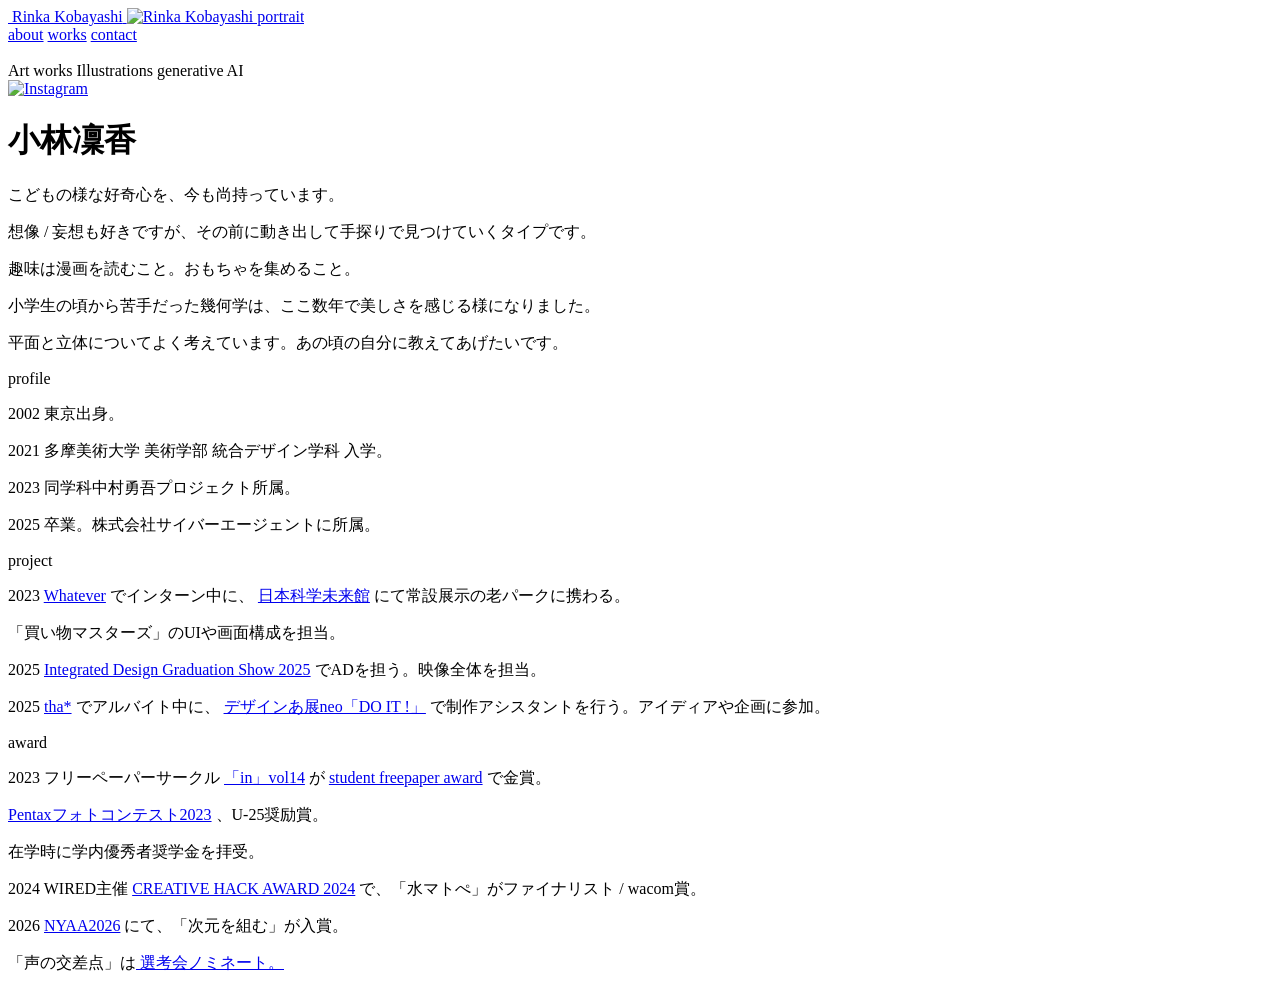
==== about.html @ 659c904c "Add files via upload" ====
<!DOCTYPE html>
<html lang="ja">
<head>
  <meta charset="UTF-8" />
  <meta name="viewport" content="width=device-width, initial-scale=1.0" />
  <title>About | Rinka Kobayashi</title>
  <link rel="stylesheet" href="style.css" />
</head>
<body>
  <div class="site-wrap">
    <aside class="sidebar">
      <a href="about.html" class="name-bubble" aria-label="About Rinka Kobayashi">
        <img src="images/fukidashi01.jpg" alt="">
        <span class="name-text">Rinka Kobayashi</span>
      </a>

      <a href="index.html" class="face-panel" aria-label="Back to works">
        <img src="images/rinkaface.jpg" alt="Rinka Kobayashi portrait">
      </a>

      <div class="sidebar-bottom">
        <nav class="menu" aria-label="Main navigation">
          <a href="about.html">about</a>
          <a href="index.html">works</a>
          <a href="https://forms.gle/tCrwUXFGU8wpxUj98" target="_blank" rel="noopener noreferrer">contact</a>
        </nav>

        <div class="side-links">
          <div class="category-bubble" aria-label="Categories">
            <img src="images/fukidashi02.jpg" alt="">
            <div class="category-text no-link-text">
              <span>Art works</span>
              <span>Illustrations</span>
              <span>generative AI</span>
            </div>
          </div>

          <a
            href="https://www.instagram.com/rinkakoba/"
            target="_blank"
            rel="noopener noreferrer"
            class="insta-link"
            aria-label="Instagram"
          >
            <img src="images/instagram.jpg" alt="Instagram">
          </a>
        </div>
      </div>
    </aside>

    <main class="about-main">
      <div class="about-wrap">
        <h1 class="about-title">小林凜香</h1>

        <div class="about-lead">
          <p>こどもの様な好奇心を、今も尚持っています。</p>
          <p>想像 / 妄想も好きですが、その前に動き出して手探りで見つけていくタイプです。</p>
          <p>趣味は漫画を読むこと。おもちゃを集めること。</p>
          <p>小学生の頃から苦手だった幾何学は、ここ数年で美しさを感じる様になりました。</p>
          <p>平面と立体についてよく考えています。あの頃の自分に教えてあげたいです。</p>
         
        </div>

        <div class="about-rule"></div>

        <div class="about-section">
          <div class="about-label">profile</div>
          <div class="about-content">
            <p><span class="year">2002</span> 東京出身。</p>
            <p><span class="year">2021</span> 多摩美術大学 美術学部 統合デザイン学科 入学。</p>
            <p><span class="year">2023</span> 同学科中村勇吾プロジェクト所属。</p>
            <p><span class="year">2025</span> 卒業。株式会社サイバーエージェントに所属。</p>
          </div>
        </div>

        <div class="about-section">
          <div class="about-label">project</div>
          <div class="about-content">
            <p>
              <span class="year">2023</span>
              <a class="about-link" href="https://whatever.co/ja/work/park-of-ageing/" target="_blank" rel="noopener noreferrer">Whatever</a>
              でインターン中に、
              <a class="about-link" href="https://www.miraikan.jst.go.jp/exhibitions/future/oipark/" target="_blank" rel="noopener noreferrer">日本科学未来館</a>
              にて常設展示の老パークに携わる。
            </p>
            <p class="indent">「買い物マスターズ」のUIや画面構成を担当。</p>

            <p>
              <span class="year">2025</span>
              <a class="about-link" href="https://integrated.jp/gw25/" target="_blank" rel="noopener noreferrer">Integrated Design Graduation Show 2025</a>
              でADを担う。映像全体を担当。
            </p>

            <p>
              <span class="year">2025</span>
              <a class="about-link" href="https://tha.jp/10179" target="_blank" rel="noopener noreferrer">tha*</a>
              でアルバイト中に、
              <a class="about-link" href="https://www.tokyonode.jp/sp/exhibition-ah-neo/" target="_blank" rel="noopener noreferrer">デザインあ展neo「DO IT !」</a>
              で制作アシスタントを行う。アイディアや企画に参加。
            </p>
          </div>
        </div>

        <div class="about-section">
          <div class="about-label">award</div>
          <div class="about-content">
            <p>
              <span class="year">2023</span>
              フリーペーパーサークル
              <a class="about-link" href="https://in-freepaper.com/vol14" target="_blank" rel="noopener noreferrer">「in」vol14</a>
              が
              <a class="about-link" href="https://sfa-awards.com/result/2023-1/" target="_blank" rel="noopener noreferrer">student freepaper award</a>
              で金賞。
            </p>

            <p class="indent">
              <a class="about-link" href="https://www.ricoh-imaging.co.jp/japan/event/photocontest/2023/result.html" target="_blank" rel="noopener noreferrer">Pentaxフォトコンテスト2023</a>
              、U-25奨励賞。
            </p>

            <p class="indent">在学時に学内優秀者奨学金を拝受。</p>

            <p>
              <span class="year">2024</span>
              WIRED主催
              <a class="about-link" href="https://wired.jp/article/creative-hack-award-2024-final/" target="_blank" rel="noopener noreferrer">CREATIVE HACK AWARD 2024</a>
              で、「水マトぺ」がファイナリスト / wacom賞。
            </p>

            <p>
              <span class="year">2026</span>
              <a class="about-link" href="https://nya-award.jp/news/nyaa2025/2173/" target="_blank" rel="noopener noreferrer">NYAA2026</a>
              にて、「次元を組む」が入賞。
            </p>

            <p class="indent">
              「声の交差点」は<a class="about-link" href="https://youtu.be/lBz15m7rvTg?si=VLFHqhpRoyxd9g1G&t=4298" target="_blank" rel="noopener noreferrer">
              選考会ノミネート。
            </p>
          </div>
        </div>
      </div>
    </main>
  </div>
</body>
</html>
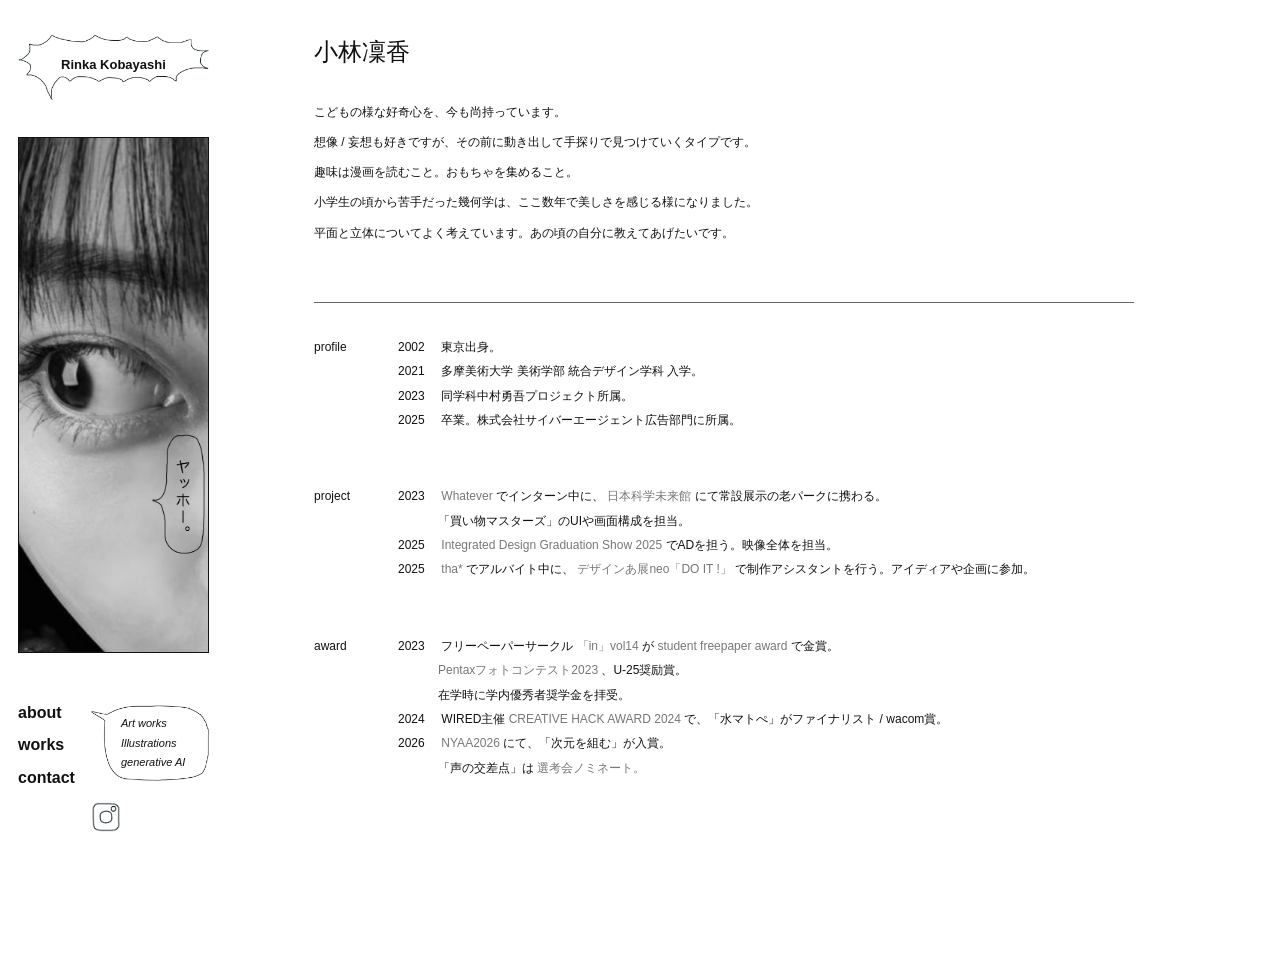
==== commit 4e57875e: "Update about.html" ====
--- a/about.html
+++ b/about.html
@@ -69,7 +69,7 @@
             <p><span class="year">2002</span> 東京出身。</p>
             <p><span class="year">2021</span> 多摩美術大学 美術学部 統合デザイン学科 入学。</p>
             <p><span class="year">2023</span> 同学科中村勇吾プロジェクト所属。</p>
-            <p><span class="year">2025</span> 卒業。株式会社サイバーエージェントに所属。</p>
+            <p><span class="year">2025</span> 卒業。株式会社サイバーエージェント広告部門に所属。</p>
           </div>
         </div>
 
@@ -143,4 +143,4 @@
     </main>
   </div>
 </body>
-</html>+</html>
--- a/style.css
+++ b/style.css
@@ -0,0 +1,629 @@
+* {
+  box-sizing: border-box;
+}
+
+:root {
+  --bg: #ffffff;
+  --text: #111111;
+  --line: 1px solid #111111;
+
+  --site-max-w: 1560px;
+  --outer-pad-y: 18px;
+  --outer-pad-x: 28px;
+
+  --sidebar-w: 210px;
+  --content-gap: 128px;
+  --grid-gap: 18px;
+}
+
+html,
+body {
+  width: 100%;
+  min-height: 100%;
+  margin: 0;
+  padding: 0;
+  background: var(--bg);
+  color: var(--text);
+}
+
+body {
+  font-family: Arial, Helvetica, sans-serif;
+}
+
+img {
+  display: block;
+  max-width: 100%;
+}
+
+a {
+  color: inherit;
+  text-decoration: none;
+}
+
+/* ===================================
+   全体レイアウト
+=================================== */
+
+.site-wrap {
+  width: min(calc(100vw - 24px), var(--site-max-w));
+  margin: 0 auto;
+  padding: var(--outer-pad-y) var(--outer-pad-x);
+  display: grid;
+  grid-template-columns: var(--sidebar-w) minmax(0, 1fr);
+  gap: var(--content-gap);
+  align-items: start;
+}
+
+/* ===================================
+   左カラム
+=================================== */
+
+.sidebar {
+  position: sticky;
+  top: 18px;
+
+  min-width: 0;
+  display: grid;
+  grid-template-rows: auto auto auto;
+  gap: 14px;
+  transform: translate(-18px, -6px);
+
+  align-self: start;
+}
+
+.name-bubble {
+  position: relative;
+  display: block;
+  width: 100%;
+  aspect-ratio: 1.72 / 1;
+}
+
+.name-bubble img {
+  width: 100%;
+  height: 100%;
+  object-fit: contain;
+}
+
+.name-text {
+  position: absolute;
+  left: 50%;
+  top: 47%;
+  transform: translate(-50%, -50%);
+  font-size: 14px;
+  font-weight: 700;
+  white-space: nowrap;
+  line-height: 1;
+}
+
+.face-panel {
+  display: block;
+  width: 100%;
+  height: 516px;
+  overflow: hidden;
+  border: var(--line);
+  line-height: 0;
+}
+
+.face-panel img {
+  width: 100%;
+  height: 100%;
+  object-fit: cover;
+  object-position: center 8%;
+}
+
+.sidebar-bottom {
+  display: grid;
+  grid-template-columns: 1fr 118px;
+  gap: 16px;
+  align-items: start;
+  margin-top: 28px;
+}
+
+.menu {
+  display: flex;
+  flex-direction: column;
+  gap: 16px;
+  padding-top: 10px;
+}
+
+.menu a {
+  font-size: 18px;
+  line-height: 1.02;
+  font-weight: 700;
+}
+
+.menu a:hover {
+  opacity: 0.6;
+}
+
+.side-links {
+  display: flex;
+  flex-direction: column;
+  align-items: flex-start;
+  gap: 10px;
+}
+
+.category-bubble {
+  position: relative;
+  display: block;
+  width: 100%;
+  aspect-ratio: 1.22 / 1;
+  transform: translateY(0);
+}
+
+.category-bubble img {
+  width: 100%;
+  height: 100%;
+  object-fit: contain;
+}
+
+.category-text {
+  position: absolute;
+  inset: 0;
+  display: flex;
+  flex-direction: column;
+  justify-content: center;
+  gap: 9px;
+  font-size: 12px;
+  font-style: italic;
+  line-height: 1.05;
+}
+
+.no-link-text {
+  align-items: flex-start;
+  text-align: left;
+  padding-left: 30px;
+  padding-right: 12px;
+}
+
+.no-link-text span {
+  display: block;
+}
+
+.insta-link {
+  display: block;
+  width: 30px;
+  height: 30px;
+  margin-left: 0;
+  margin-top: 0;
+}
+
+.insta-link img {
+  width: 100%;
+  height: 100%;
+  object-fit: contain;
+}
+
+/* ===================================
+   TOPページ
+=================================== */
+
+.main-grid {
+  min-width: 0;
+  display: grid;
+  grid-template-rows: auto auto auto;
+  gap: var(--grid-gap);
+  align-content: start;
+}
+
+.panel {
+  display: block;
+  position: relative;
+  overflow: hidden;
+  line-height: 0;
+}
+
+.panel img {
+  display: block;
+  width: 100%;
+  height: 100%;
+  object-fit: fill;
+  border: var(--line);
+}
+
+.hero-panel {
+  aspect-ratio: 1197.89 / 313.39;
+}
+
+.row-two {
+  display: grid;
+  gap: var(--grid-gap);
+  align-items: start;
+}
+
+.row-mid {
+  grid-template-columns: 399.21fr 770.49fr;
+}
+
+.row-bottom {
+  grid-template-columns: 724.99fr 444.71fr;
+}
+
+.panel-v2 {
+  aspect-ratio: 399.21 / 313.39;
+}
+
+.panel-v3 {
+  aspect-ratio: 770.49 / 313.39;
+}
+
+.panel-v4 {
+  aspect-ratio: 724.99 / 313.39;
+}
+
+.panel-v5 {
+  aspect-ratio: 444.71 / 313.39;
+}
+
+/* ===================================
+   ABOUTページ
+=================================== */
+
+.about-main {
+  min-width: 0;
+  padding-top: 22px;
+  padding-right: 10px;
+}
+
+.about-wrap {
+  max-width: 900px;
+  margin-left: 0;
+}
+
+.about-title {
+  margin: 0 0 34px 0;
+  font-size: 24px;
+  line-height: 1.2;
+  font-weight: 400;
+}
+
+.about-lead {
+  margin-bottom: 58px;
+  max-width: 560px;
+}
+
+.about-lead p {
+  margin: 0 0 8px 0;
+  font-size: 12px;
+  line-height: 1.85;
+  font-weight: 400;
+}
+
+.about-rule {
+  width: 100%;
+  height: 1px;
+  background: #666;
+  margin: 0 0 34px 0;
+}
+
+.about-section {
+  display: grid;
+  grid-template-columns: 62px 1fr;
+  gap: 22px;
+  margin-bottom: 52px;
+  align-items: start;
+}
+
+.about-label {
+  font-size: 12px;
+  line-height: 1.7;
+  font-weight: 400;
+}
+
+.about-content p {
+  margin: 0 0 4px 0;
+  font-size: 12px;
+  line-height: 1.7;
+  font-weight: 400;
+}
+
+.about-content .year {
+  display: inline-block;
+  width: 40px;
+}
+
+.about-content .indent {
+  padding-left: 40px;
+}
+
+.about-main .about-link,
+.about-main .about-link:visited {
+  color: #777;
+}
+
+.about-main .about-link:hover,
+.about-main .about-link:focus {
+  text-decoration: underline;
+}
+
+/* ===================================
+   作品詳細ページ 共通
+=================================== */
+
+.work-detail-main {
+  min-width: 0;
+  padding-right: 8px;
+}
+
+.work-detail-head {
+  border: var(--line);
+  background: #fff;
+  text-align: center;
+  padding: 28px 20px 22px 20px;
+  margin-bottom: 18px;
+}
+
+.work-detail-title {
+  margin: 0 0 12px 0;
+  font-size: 24px;
+  line-height: 1.2;
+  font-weight: 400;
+}
+
+.work-detail-year {
+  margin: 0 0 24px 0;
+  font-size: 16px;
+  line-height: 1.2;
+  color: #7d7d7d;
+}
+
+.work-detail-text {
+  max-width: 980px;
+  margin: 0 auto;
+  text-align: center;
+}
+
+.work-detail-text p {
+  margin: 0;
+  font-size: 12px;
+  line-height: 1.9;
+  font-weight: 400;
+}
+
+.work-detail-text p + p {
+  margin-top: 6px;
+}
+
+.work-award {
+  margin-top: 34px;
+  margin-bottom: 2px;
+  text-align: center;
+  font-size: 12px;
+  line-height: 1.7;
+  color: #666;
+}
+
+.work-award span {
+  color: #999;
+}
+
+.work-detail-grid {
+  display: grid;
+  grid-template-columns: 1fr 1fr;
+  gap: 18px;
+  align-items: start;
+}
+
+.work-detail-grid img {
+  width: 100%;
+  display: block;
+  border: none;
+  box-shadow: 0 8px 24px rgba(0, 0, 0, 0.14);
+  background: #fff;
+}
+
+.work-detail-credit {
+  margin-top: 56px;
+  padding-bottom: 50px;
+  text-align: center;
+}
+
+.work-detail-credit p {
+  margin: 0 0 8px 0;
+  font-size: 13px;
+  line-height: 1.8;
+  font-weight: 400;
+}
+
+/* ===================================
+   動画埋め込みページ
+=================================== */
+
+.video-embed-wrap {
+  margin-top: 20px;
+  margin-bottom: 40px;
+  line-height: 0;
+  box-shadow: 0 8px 24px rgba(0, 0, 0, 0.14);
+}
+
+.video-embed-wrap iframe {
+  display: block;
+  width: 100%;
+  aspect-ratio: 16 / 9;
+  border: 0;
+  background: #000;
+}
+
+/* ===================================
+   小さめPC
+=================================== */
+
+@media (max-width: 1360px) {
+  :root {
+    --site-max-w: 1360px;
+    --outer-pad-y: 16px;
+    --outer-pad-x: 24px;
+    --sidebar-w: 190px;
+    --content-gap: 88px;
+    --grid-gap: 14px;
+  }
+
+  .menu a {
+    font-size: 16px;
+  }
+
+  .name-text {
+    font-size: 13px;
+  }
+
+  .category-text {
+    font-size: 11px;
+    gap: 8px;
+  }
+
+  .about-wrap {
+    max-width: 820px;
+  }
+}
+
+/* ===================================
+   スマホ
+=================================== */
+
+@media (max-width: 900px) {
+  html,
+  body {
+    overflow: auto;
+  }
+
+  .site-wrap {
+    width: 100%;
+    margin: 0;
+    padding: 18px;
+    grid-template-columns: 1fr;
+    gap: 28px;
+  }
+
+  .sidebar {
+    transform: none;
+    max-width: 260px;
+  }
+
+  .face-panel {
+    height: auto;
+  }
+
+  .face-panel img {
+    height: auto;
+  }
+
+  .sidebar-bottom {
+    margin-top: 12px;
+  }
+
+  .main-grid,
+  .about-main,
+  .work-detail-main {
+    height: auto;
+  }
+
+  .row-mid,
+  .row-bottom,
+  .work-detail-grid {
+    grid-template-columns: 1fr;
+  }
+
+  .panel {
+    aspect-ratio: auto !important;
+  }
+
+  .panel img {
+    height: auto;
+  }
+
+  .about-main {
+    padding-top: 0;
+  }
+
+  .about-wrap {
+    max-width: 100%;
+  }
+
+  .about-section {
+    grid-template-columns: 1fr;
+    gap: 6px;
+    margin-bottom: 36px;
+  }
+
+  .about-content .indent {
+    padding-left: 0;
+  }
+
+  .work-detail-head {
+    padding: 22px 16px 18px 16px;
+  }
+
+  .work-detail-credit {
+    margin-top: 36px;
+    padding-bottom: 32px;
+  }
+}.book-vertical-gallery {
+  max-width: 920px;
+  margin: 0 auto;
+}
+
+.book-vertical-gallery > img {
+  display: block;
+  width: 100%;
+  margin: 0 auto 24px auto;
+  box-shadow: 0 8px 24px rgba(0, 0, 0, 0.14);
+}
+
+.book-bottom-row {
+  display: grid;
+  grid-template-columns: 1fr 1fr;
+  gap: 24px;
+  margin-top: 4px;
+}
+
+.book-bottom-row img {
+  display: block;
+  width: 100%;
+  box-shadow: 0 8px 24px rgba(0, 0, 0, 0.14);
+}
+
+@media (max-width: 900px) {
+  .book-bottom-row {
+    grid-template-columns: 1fr;
+  }
+}/* =========================
+   visual05 image
+========================= */
+
+.work-single-image{
+  display:flex;
+  justify-content:center;
+  margin-top:40px;
+}
+
+.work-single-image img{
+  width:70%;
+  max-width:900px;
+  height:auto;
+
+  box-shadow:0 10px 30px rgba(0,0,0,0.18);
+}/* ===== smartphone layout ===== */
+@media (max-width: 768px){
+
+.sidebar{
+  width:100%;
+  max-width:260px;
+  margin:0 auto;
+}
+
+.face-panel img{
+  width:160px;
+  height:auto;
+  margin:20px auto;
+  display:block;
+}
+
+.name-bubble img{
+  width:200px;
+}
+
+.main-grid{
+  margin-top:20px;
+}
+
+}
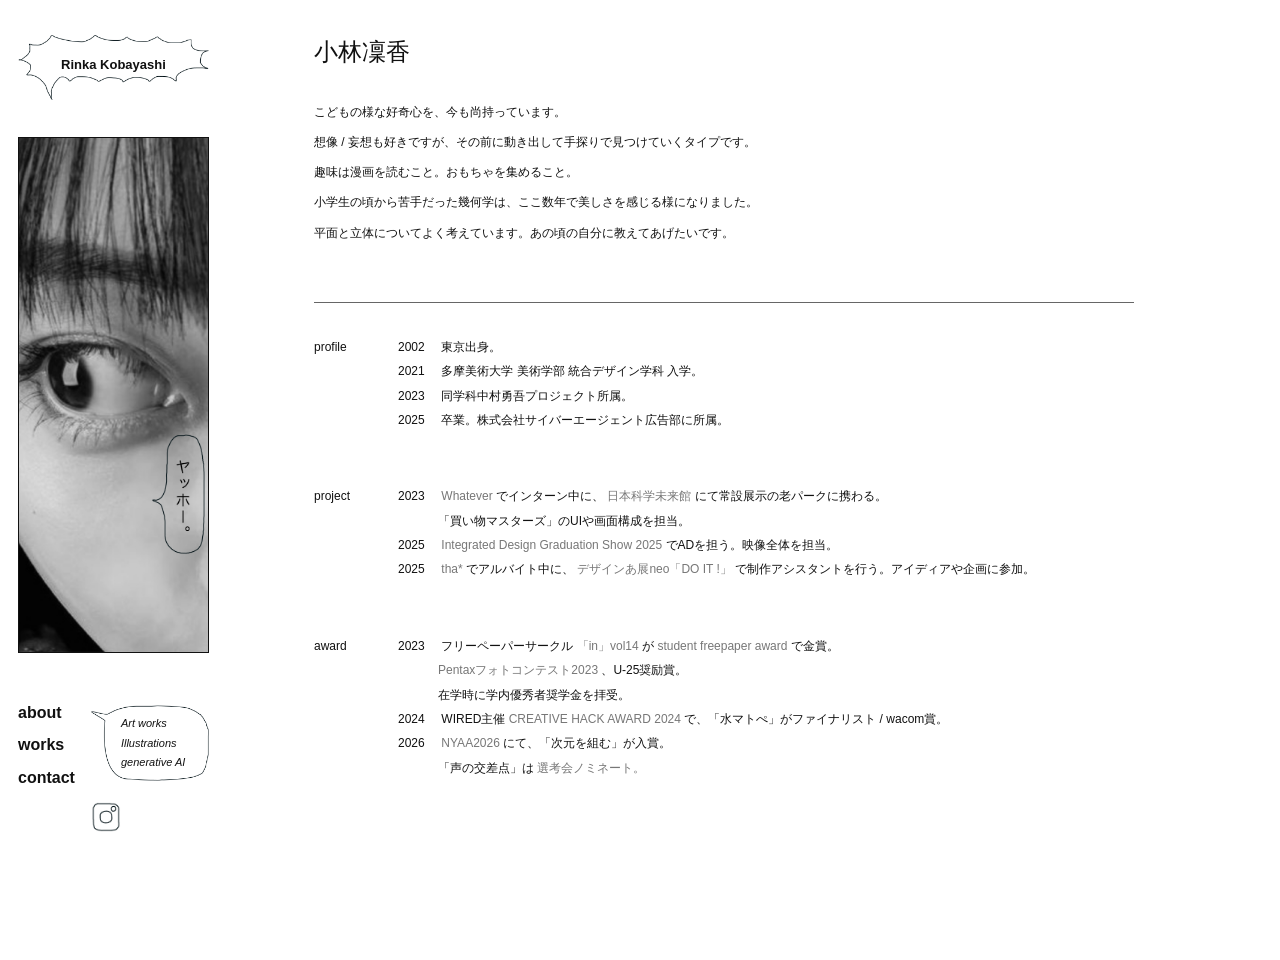
==== commit a0559c4e: "Update about.html" ====
--- a/about.html
+++ b/about.html
@@ -69,7 +69,7 @@
             <p><span class="year">2002</span> 東京出身。</p>
             <p><span class="year">2021</span> 多摩美術大学 美術学部 統合デザイン学科 入学。</p>
             <p><span class="year">2023</span> 同学科中村勇吾プロジェクト所属。</p>
-            <p><span class="year">2025</span> 卒業。株式会社サイバーエージェント広告部門に所属。</p>
+            <p><span class="year">2025</span> 卒業。株式会社サイバーエージェント広告部に所属。</p>
           </div>
         </div>
 
--- a/style.css
+++ b/style.css
@@ -61,13 +61,11 @@
 .sidebar {
   position: sticky;
   top: 18px;
-
   min-width: 0;
   display: grid;
   grid-template-rows: auto auto auto;
   gap: 14px;
   transform: translate(-18px, -6px);
-
   align-self: start;
 }
 
@@ -445,6 +443,52 @@
 }
 
 /* ===================================
+   book gallery
+=================================== */
+
+.book-vertical-gallery {
+  max-width: 920px;
+  margin: 0 auto;
+}
+
+.book-vertical-gallery > img {
+  display: block;
+  width: 100%;
+  margin: 0 auto 24px auto;
+  box-shadow: 0 8px 24px rgba(0, 0, 0, 0.14);
+}
+
+.book-bottom-row {
+  display: grid;
+  grid-template-columns: 1fr 1fr;
+  gap: 24px;
+  margin-top: 4px;
+}
+
+.book-bottom-row img {
+  display: block;
+  width: 100%;
+  box-shadow: 0 8px 24px rgba(0, 0, 0, 0.14);
+}
+
+/* ===================================
+   visual05 image
+=================================== */
+
+.work-single-image {
+  display: flex;
+  justify-content: center;
+  margin-top: 40px;
+}
+
+.work-single-image img {
+  width: 70%;
+  max-width: 900px;
+  height: auto;
+  box-shadow: 0 10px 30px rgba(0, 0, 0, 0.18);
+}
+
+/* ===================================
    小さめPC
 =================================== */
 
@@ -477,62 +521,148 @@
 }
 
 /* ===================================
-   スマホ
+   スマホ / タブレット
 =================================== */
 
 @media (max-width: 900px) {
   html,
   body {
-    overflow: auto;
+    overflow-x: hidden;
   }
 
   .site-wrap {
     width: 100%;
     margin: 0;
-    padding: 18px;
-    grid-template-columns: 1fr;
-    gap: 28px;
+    padding: 24px 20px 40px;
+    display: flex;
+    flex-direction: column;
+    gap: 32px;
   }
 
   .sidebar {
+    position: static;
+    top: auto;
     transform: none;
-    max-width: 260px;
+    width: 100%;
+    max-width: 100%;
+    margin: 0 auto;
+    display: flex;
+    flex-direction: column;
+    align-items: center;
+    gap: 24px;
+  }
+
+  .name-bubble {
+    width: 220px;
+    aspect-ratio: 1.72 / 1;
+    margin: 0 auto;
+  }
+
+  .name-bubble img {
+    width: 220px;
+    height: auto;
+    object-fit: contain;
+  }
+
+  .name-text {
+    top: 50%;
+    left: 50%;
+    transform: translate(-50%, -50%);
+    font-size: 16px;
   }
 
   .face-panel {
+    width: 220px;
     height: auto;
+    overflow: visible;
+    border: none;
+    line-height: 0;
+    margin: 0 auto;
   }
 
   .face-panel img {
+    width: 220px;
     height: auto;
+    object-fit: contain;
+    object-position: center center;
+    border: var(--line);
   }
 
   .sidebar-bottom {
-    margin-top: 12px;
+    width: 220px;
+    margin: 0 auto;
+    display: grid;
+    grid-template-columns: 1fr 118px;
+    gap: 16px;
+    align-items: start;
+  }
+
+  .menu {
+    gap: 16px;
+    padding-top: 0;
+  }
+
+  .menu a {
+    font-size: 18px;
+  }
+
+  .side-links {
+    gap: 10px;
+  }
+
+  .category-bubble {
+    width: 100%;
+  }
+
+  .category-bubble img {
+    width: 100%;
+    height: auto;
+  }
+
+  .category-text {
+    gap: 8px;
+    font-size: 12px;
   }
 
   .main-grid,
   .about-main,
   .work-detail-main {
+    width: 100%;
+    min-width: 0;
     height: auto;
+  }
+
+  .main-grid {
+    display: grid;
+    grid-template-rows: auto auto auto;
+    gap: 18px;
   }
 
   .row-mid,
   .row-bottom,
-  .work-detail-grid {
+  .work-detail-grid,
+  .book-bottom-row {
     grid-template-columns: 1fr;
   }
 
-  .panel {
+  .panel,
+  .hero-panel,
+  .panel-v2,
+  .panel-v3,
+  .panel-v4,
+  .panel-v5 {
     aspect-ratio: auto !important;
   }
 
   .panel img {
+    width: 100%;
     height: auto;
+    object-fit: contain;
   }
 
   .about-main {
     padding-top: 0;
+    padding-right: 0;
   }
 
   .about-wrap {
@@ -550,80 +680,19 @@
   }
 
   .work-detail-head {
-    padding: 22px 16px 18px 16px;
+    padding: 22px 16px 18px;
+  }
+
+  .work-detail-grid {
+    gap: 14px;
   }
 
   .work-detail-credit {
     margin-top: 36px;
     padding-bottom: 32px;
   }
-}.book-vertical-gallery {
-  max-width: 920px;
-  margin: 0 auto;
-}
-
-.book-vertical-gallery > img {
-  display: block;
-  width: 100%;
-  margin: 0 auto 24px auto;
-  box-shadow: 0 8px 24px rgba(0, 0, 0, 0.14);
-}
-
-.book-bottom-row {
-  display: grid;
-  grid-template-columns: 1fr 1fr;
-  gap: 24px;
-  margin-top: 4px;
-}
-
-.book-bottom-row img {
-  display: block;
-  width: 100%;
-  box-shadow: 0 8px 24px rgba(0, 0, 0, 0.14);
-}
-
-@media (max-width: 900px) {
-  .book-bottom-row {
-    grid-template-columns: 1fr;
-  }
-}/* =========================
-   visual05 image
-========================= */
-
-.work-single-image{
-  display:flex;
-  justify-content:center;
-  margin-top:40px;
-}
-
-.work-single-image img{
-  width:70%;
-  max-width:900px;
-  height:auto;
-
-  box-shadow:0 10px 30px rgba(0,0,0,0.18);
-}/* ===== smartphone layout ===== */
-@media (max-width: 768px){
-
-.sidebar{
-  width:100%;
-  max-width:260px;
-  margin:0 auto;
-}
-
-.face-panel img{
-  width:160px;
-  height:auto;
-  margin:20px auto;
-  display:block;
-}
-
-.name-bubble img{
-  width:200px;
-}
-
-.main-grid{
-  margin-top:20px;
-}
-
-}
+
+  .work-single-image img {
+    width: 100%;
+  }
+}
